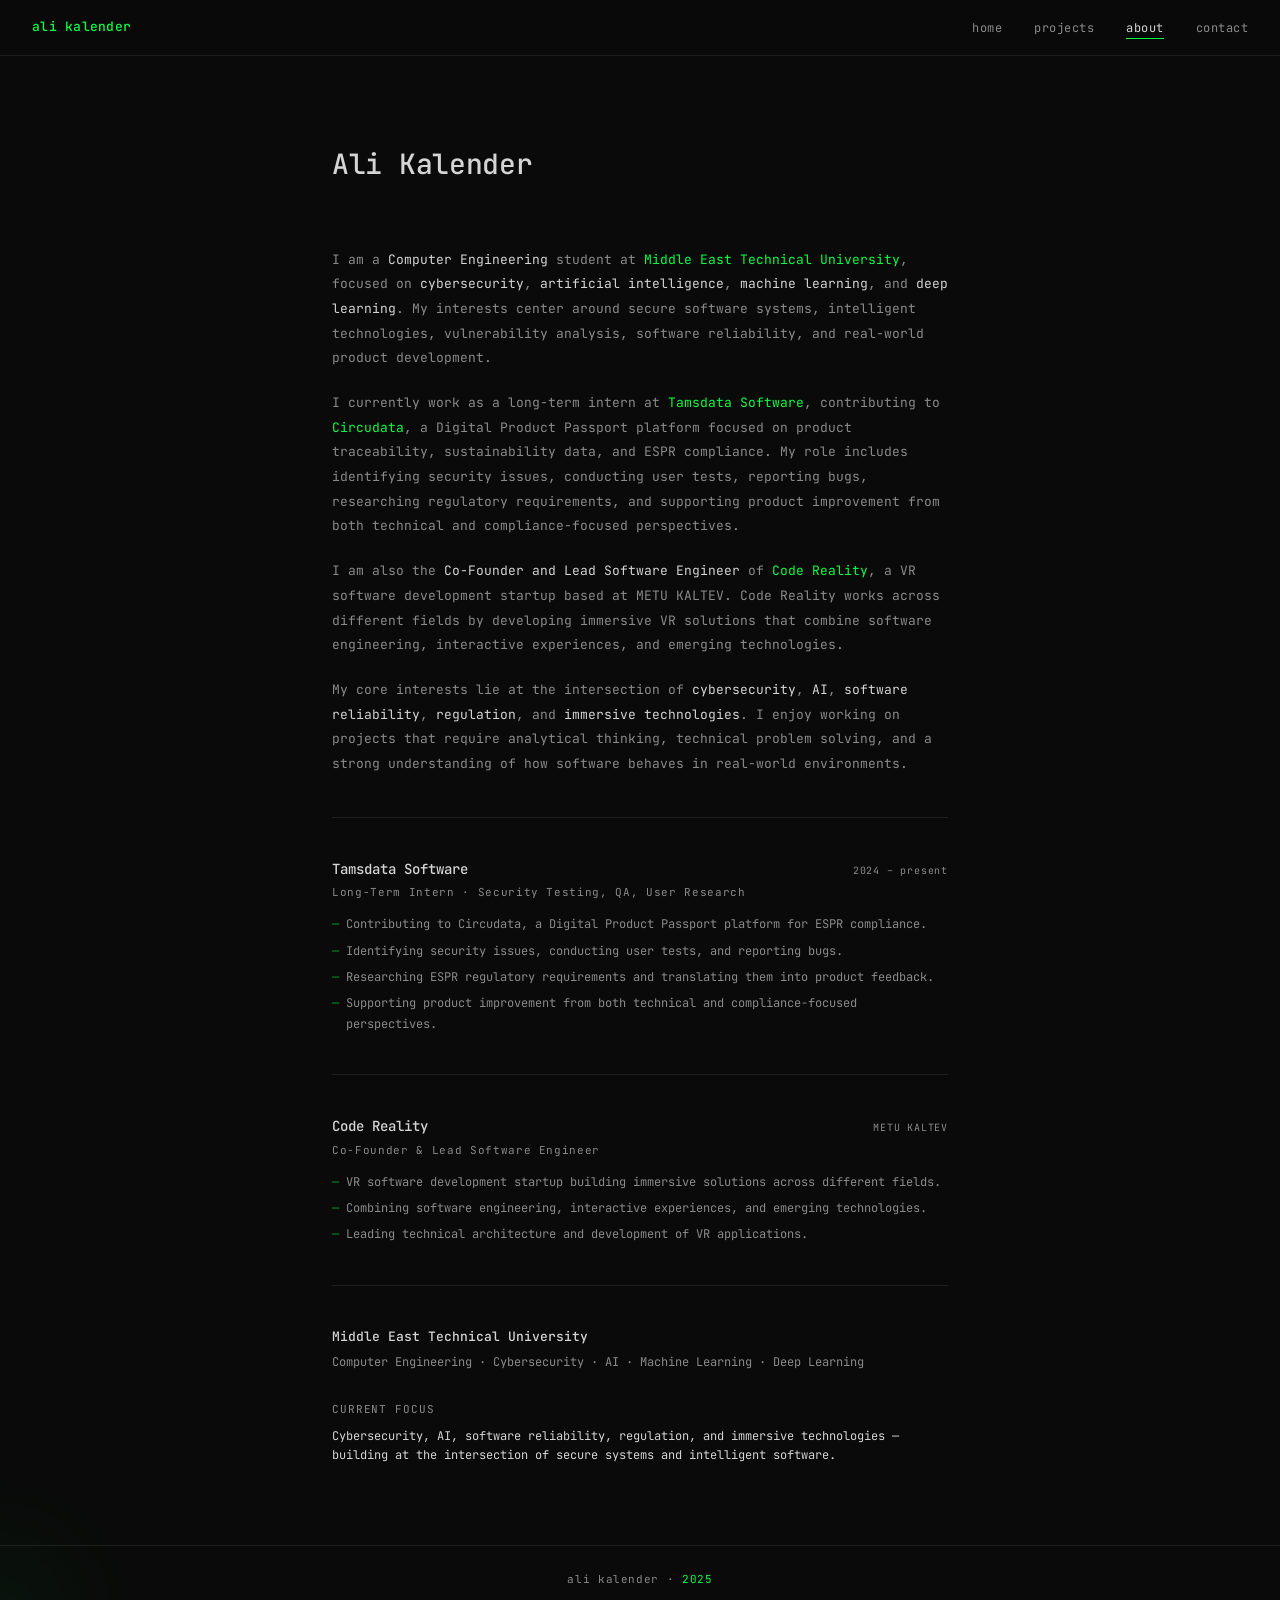
==== about.html @ 363fceae "Initial portfolio website commit Co-Authored-By: Claude Sonnet 4.6 <noreply@anthropic.com>" ====
<!DOCTYPE html>
<html lang="en">

<head>
  <meta charset="UTF-8" />
  <meta name="viewport" content="width=device-width, initial-scale=1.0" />
  <title>About — Ali Kalender</title>
  <meta name="description"
    content="About Ali Kalender — METU computer engineering student focused on cybersecurity, AI, machine learning, and immersive technologies." />
  <link rel="preconnect" href="https://fonts.googleapis.com" />
  <link rel="preconnect" href="https://fonts.gstatic.com" crossorigin />
  <link href="https://fonts.googleapis.com/css2?family=JetBrains+Mono:wght@300;400;500;600&display=swap"
    rel="stylesheet" />
  <link rel="stylesheet" href="styles.css" />
</head>

<body>

  <nav class="nav" id="main-nav">
    <a href="index.html" class="nav-logo">ali kalender</a>
    <ul class="nav-links">
      <li><a href="index.html" class="nav-link" id="nav-home">home</a></li>
      <li><a href="projects.html" class="nav-link" id="nav-projects">projects</a></li>
      <li><a href="about.html" class="nav-link" id="nav-about">about</a></li>
      <li><a href="contact.html" class="nav-link" id="nav-contact">contact</a></li>
    </ul>
    <button class="nav-toggle" id="nav-toggle" aria-label="Toggle navigation">
      <span></span><span></span><span></span>
    </button>
  </nav>

  <main class="main">
    <div class="page-header fade-in">
      <h1 class="page-title">Ali Kalender</h1>
    </div>

    <div class="about-body fade-in">
      <p>
        I am a <span class="highlight">Computer Engineering</span> student at
        <span class="accent">Middle East Technical University</span>, focused on
        <span class="highlight">cybersecurity</span>,
        <span class="highlight">artificial intelligence</span>,
        <span class="highlight">machine learning</span>, and
        <span class="highlight">deep learning</span>. My interests center around
        secure software systems, intelligent technologies, vulnerability analysis,
        software reliability, and real-world product development.
      </p>
      <p>
        I currently work as a long-term intern at <span class="accent">Tamsdata Software</span>,
        contributing to <span class="accent">Circudata</span>, a Digital Product Passport
        platform focused on product traceability, sustainability data, and ESPR compliance.
        My role includes identifying security issues, conducting user tests, reporting bugs,
        researching regulatory requirements, and supporting product improvement from both
        technical and compliance-focused perspectives.
      </p>
      <p>
        I am also the <span class="highlight">Co-Founder and Lead Software Engineer</span>
        of <span class="accent">Code Reality</span>, a VR software development startup based
        at METU KALTEV. Code Reality works across different fields by developing immersive VR
        solutions that combine software engineering, interactive experiences, and emerging
        technologies.
      </p>
      <p>
        My core interests lie at the intersection of
        <span class="highlight">cybersecurity</span>,
        <span class="highlight">AI</span>,
        <span class="highlight">software reliability</span>,
        <span class="highlight">regulation</span>, and
        <span class="highlight">immersive technologies</span>. I enjoy working on projects
        that require analytical thinking, technical problem solving, and a strong understanding
        of how software behaves in real-world environments.
      </p>
    </div>

    <div class="divider"></div>

    <!-- Tamsdata Internship -->
    <div class="experience-block fade-in" id="exp-tamsdata">
      <div class="exp-meta">
        <div>
          <div class="exp-company accent">Tamsdata Software</div>
          <div class="exp-role">Long-Term Intern · Security Testing, QA, User Research</div>
        </div>
        <div class="exp-date">2024 – present</div>
      </div>
      <ul class="exp-list">
        <li>Contributing to Circudata, a Digital Product Passport platform for ESPR compliance.</li>
        <li>Identifying security issues, conducting user tests, and reporting bugs.</li>
        <li>Researching ESPR regulatory requirements and translating them into product feedback.</li>
        <li>Supporting product improvement from both technical and compliance-focused perspectives.</li>
      </ul>
    </div>

    <div class="divider"></div>

    <!-- Code Reality -->
    <div class="experience-block fade-in" id="exp-codereality">
      <div class="exp-meta">
        <div>
          <div class="exp-company accent">Code Reality</div>
          <div class="exp-role">Co-Founder & Lead Software Engineer</div>
        </div>
        <div class="exp-date">METU KALTEV</div>
      </div>
      <ul class="exp-list">
        <li>VR software development startup building immersive solutions across different fields.</li>
        <li>Combining software engineering, interactive experiences, and emerging technologies.</li>
        <li>Leading technical architecture and development of VR applications.</li>
      </ul>
    </div>

    <div class="divider"></div>

    <div class="education-item fade-in" id="education">
      <div class="edu-school">Middle East Technical University</div>
      <div class="edu-degree">Computer Engineering · Cybersecurity · AI · Machine Learning · Deep Learning</div>
    </div>

    <div class="thesis-label">Current focus</div>
    <div class="thesis-title fade-in">
      Cybersecurity, AI, software reliability, regulation, and immersive technologies —
      building at the intersection of secure systems and intelligent software.
    </div>
  </main>

  <footer class="footer">
    <span>ali kalender · <span class="accent">2025</span></span>
  </footer>

  <script src="app.js"></script>
</body>

</html>
---- styles.css ----
/* ============================================================
   RESET & BASE
   ============================================================ */
*, *::before, *::after {
  box-sizing: border-box;
  margin: 0;
  padding: 0;
}

:root {
  --bg:           #0a0a0a;
  --bg-card:      #111111;
  --bg-card-hover:#141414;
  --border:       #1e1e1e;
  --border-hover: #2a2a2a;
  --text:         #d4d4d4;
  --text-muted:   #8a8a8a;
  --text-dim:     #aaaaaa;
  --accent:       #00FF41;       /* matrix green — was purple */
  --accent-dim:   rgba(0,255,65,.12);
  --accent-glow:  rgba(0,255,65,.25);
  --font:         'JetBrains Mono', 'Courier New', monospace;
}

html {
  scroll-behavior: smooth;
}

body {
  background: var(--bg);
  color: var(--text);
  font-family: var(--font);
  font-size: 14px;
  line-height: 1.7;
  min-height: 100vh;
  -webkit-font-smoothing: antialiased;
}

a {
  color: inherit;
  text-decoration: none;
}

ul { list-style: none; }

/* ============================================================
   SCROLLBAR
   ============================================================ */
::-webkit-scrollbar { width: 6px; }
::-webkit-scrollbar-track { background: var(--bg); }
::-webkit-scrollbar-thumb { background: #222; border-radius: 3px; }
::-webkit-scrollbar-thumb:hover { background: #333; }

/* ============================================================
   SELECTION
   ============================================================ */
::selection {
  background: var(--accent-dim);
  color: var(--accent);
}

/* ============================================================
   NAVIGATION
   ============================================================ */
.nav {
  position: fixed;
  top: 0;
  left: 0;
  right: 0;
  z-index: 100;
  display: flex;
  align-items: center;
  justify-content: space-between;
  padding: 0 2rem;
  height: 56px;
  background: rgba(10,10,10,0.92);
  border-bottom: 1px solid var(--border);
  backdrop-filter: blur(12px);
  -webkit-backdrop-filter: blur(12px);
}

.nav-logo {
  font-size: 13px;
  font-weight: 500;
  color: var(--accent);
  letter-spacing: 0.02em;
  transition: opacity .2s;
}
.nav-logo:hover { opacity: .7; }

.nav-links {
  display: flex;
  gap: 2rem;
}

.nav-link {
  font-size: 12px;
  color: var(--text-muted);
  letter-spacing: 0.04em;
  transition: color .2s;
  position: relative;
}
.nav-link::after {
  content: '';
  position: absolute;
  left: 0; bottom: -3px;
  width: 0; height: 1px;
  background: var(--accent);
  transition: width .25s ease;
}
.nav-link:hover, .nav-link.active {
  color: var(--text);
}
.nav-link.active::after,
.nav-link:hover::after {
  width: 100%;
}

.nav-toggle {
  display: none;
  flex-direction: column;
  gap: 5px;
  background: none;
  border: none;
  cursor: pointer;
  padding: 4px;
}
.nav-toggle span {
  display: block;
  width: 20px;
  height: 1px;
  background: var(--text-muted);
  transition: all .25s;
}

@media (max-width: 640px) {
  .nav-toggle { display: flex; }
  .nav-links {
    display: none;
    position: absolute;
    top: 56px; left: 0; right: 0;
    flex-direction: column;
    gap: 0;
    background: rgba(10,10,10,.97);
    border-bottom: 1px solid var(--border);
    padding: 1rem 2rem;
  }
  .nav-links.open { display: flex; }
  .nav-link { font-size: 13px; padding: .6rem 0; }
}

/* ============================================================
   MAIN LAYOUT
   ============================================================ */
.main {
  max-width: 680px;
  margin: 0 auto;
  padding: 140px 2rem 80px;
}

/* ============================================================
   HERO
   ============================================================ */
.hero {
  margin-bottom: 80px;
}

.hero-title {
  font-size: clamp(22px, 4vw, 32px);
  font-weight: 500;
  color: var(--text);
  line-height: 1.3;
  margin-bottom: 28px;
  letter-spacing: -0.01em;
}

.accent {
  color: var(--accent);
}

/* typewriter cursor */
.typewriter::after {
  content: '_';
  animation: blink .9s step-end infinite;
  color: var(--accent);
}

@keyframes blink {
  0%, 100% { opacity: 1; }
  50%       { opacity: 0; }
}

.hero-sub {
  font-size: 13px;
  color: var(--text-muted);
  line-height: 1.8;
  margin-bottom: 36px;
  max-width: 560px;
}

.hero-cta {
  display: flex;
  gap: 2rem;
  flex-wrap: wrap;
}

.cta-link {
  font-size: 12px;
  color: var(--accent);
  letter-spacing: 0.04em;
  transition: opacity .2s, letter-spacing .2s;
}
.cta-link:hover {
  opacity: .7;
  letter-spacing: 0.08em;
}

/* ============================================================
   SECTION LABEL
   ============================================================ */
.section-label {
  font-size: 11px;
  color: var(--text-muted);
  letter-spacing: 0.1em;
  margin-bottom: 20px;
  font-weight: 400;
}

/* ============================================================
   PROJECT CARDS
   ============================================================ */
.project-card {
  display: block;
  background: var(--bg-card);
  border: 1px solid var(--border);
  border-radius: 4px;
  padding: 28px 28px 24px;
  margin-bottom: 12px;
  transition: border-color .25s, background .25s, transform .2s;
  cursor: pointer;
  position: relative;
  overflow: hidden;
}
.project-card::before {
  content: '';
  position: absolute;
  inset: 0;
  background: linear-gradient(135deg, var(--accent-dim) 0%, transparent 60%);
  opacity: 0;
  transition: opacity .3s;
}
.project-card:hover {
  border-color: var(--border-hover);
  background: var(--bg-card-hover);
  transform: translateY(-2px);
}
.project-card:hover::before {
  opacity: 1;
}

.featured-card {
  border-color: rgba(0,255,65,.15);
}
.featured-card:hover {
  border-color: rgba(0,255,65,.35);
  box-shadow: 0 0 40px rgba(0,255,65,.06);
}

.card-tag {
  font-size: 10px;
  letter-spacing: 0.1em;
  text-transform: uppercase;
  margin-bottom: 10px;
}
.card-tag.launching { color: var(--accent); }

.card-name {
  font-size: 18px;
  font-weight: 500;
  margin-bottom: 10px;
  letter-spacing: -0.01em;
}

.card-desc {
  font-size: 12px;
  color: var(--text-muted);
  line-height: 1.8;
  margin-bottom: 20px;
}

.card-contributions {
  list-style: none;
  display: flex;
  flex-direction: column;
  gap: 5px;
  margin-bottom: 20px;
  padding-left: 2px;
}

.card-contributions li {
  font-size: 11px;
  color: var(--text-dim);
  line-height: 1.6;
  padding-left: 14px;
  position: relative;
  transition: color .2s;
}
.card-contributions li::before {
  content: '—';
  position: absolute;
  left: 0;
  color: var(--accent);
  opacity: .5;
}
.project-card:hover .card-contributions li {
  color: var(--text-muted);
}

.card-tags {
  display: flex;
  flex-wrap: wrap;
  gap: 8px;
  margin-bottom: 20px;
}

.tag {
  font-size: 10px;
  letter-spacing: 0.06em;
  color: var(--text-dim);
  border: 1px solid var(--border);
  border-radius: 3px;
  padding: 3px 8px;
  background: rgba(255,255,255,.02);
  transition: border-color .2s, color .2s;
}
.project-card:hover .tag {
  border-color: rgba(0,255,65,.2);
  color: var(--text);
}

.card-cta {
  font-size: 11px;
  color: var(--accent);
  letter-spacing: 0.06em;
  opacity: .7;
  transition: opacity .2s;
}
.project-card:hover .card-cta { opacity: 1; }

/* ============================================================
   PAGE HEADER (used on sub-pages)
   ============================================================ */
.page-header {
  margin-bottom: 60px;
}
.page-title {
  font-size: clamp(20px, 3.5vw, 28px);
  font-weight: 500;
  color: var(--text);
  margin-bottom: 12px;
  letter-spacing: -0.01em;
}
.page-sub {
  font-size: 12px;
  color: var(--text-muted);
  line-height: 1.8;
}

/* ============================================================
   PROJECTS PAGE
   ============================================================ */
.projects-grid {
  display: flex;
  flex-direction: column;
  gap: 12px;
}

.project-meta {
  font-size: 10px;
  letter-spacing: 0.08em;
  color: var(--text-muted);
  text-transform: uppercase;
  margin-bottom: 8px;
}

/* ============================================================
   ABOUT PAGE
   ============================================================ */
.about-body {
  font-size: 13px;
  color: var(--text-muted);
  line-height: 1.9;
}

.about-body p {
  margin-bottom: 20px;
}

.about-body .highlight {
  color: var(--text);
}

.experience-block {
  margin-bottom: 36px;
}

.exp-header {
  margin-bottom: 16px;
}

.exp-company {
  font-size: 14px;
  font-weight: 500;
  color: var(--text);
  margin-bottom: 2px;
}

.exp-role {
  font-size: 11px;
  color: var(--text-muted);
  letter-spacing: 0.06em;
}

.exp-date {
  font-size: 10px;
  color: var(--text-muted);
  letter-spacing: 0.08em;
  margin-left: auto;
}

.exp-meta {
  display: flex;
  align-items: baseline;
  gap: 1rem;
  margin-bottom: 12px;
}

.exp-list {
  list-style: none;
  display: flex;
  flex-direction: column;
  gap: 6px;
}

.exp-list li {
  font-size: 12px;
  color: var(--text-muted);
  line-height: 1.7;
  padding-left: 14px;
  position: relative;
}
.exp-list li::before {
  content: '—';
  position: absolute;
  left: 0;
  color: var(--accent);
  opacity: .6;
}

.divider {
  height: 1px;
  background: var(--border);
  margin: 40px 0;
}

.education-item {
  margin-bottom: 24px;
}

.edu-school {
  font-size: 13px;
  font-weight: 500;
  color: var(--text);
  margin-bottom: 4px;
}

.edu-degree {
  font-size: 12px;
  color: var(--text-muted);
}

.thesis-label {
  font-size: 11px;
  letter-spacing: 0.08em;
  color: var(--text-muted);
  text-transform: uppercase;
  margin-bottom: 8px;
  margin-top: 28px;
}

.thesis-title {
  font-size: 12px;
  color: var(--text);
  line-height: 1.6;
}

/* ============================================================
   CONTACT PAGE
   ============================================================ */
.contact-list {
  display: flex;
  flex-direction: column;
  gap: 4px;
}

.contact-item {
  display: flex;
  align-items: center;
  justify-content: space-between;
  padding: 16px 20px;
  border: 1px solid var(--border);
  border-radius: 4px;
  background: var(--bg-card);
  transition: border-color .25s, background .25s, transform .15s;
  cursor: pointer;
}
.contact-item:hover {
  border-color: rgba(0,255,65,.25);
  background: var(--bg-card-hover);
  transform: translateX(4px);
}

.contact-platform {
  font-size: 11px;
  letter-spacing: 0.08em;
  color: var(--text-muted);
  text-transform: uppercase;
  min-width: 90px;
}

.contact-handle {
  font-size: 12px;
  color: var(--text);
  flex: 1;
  padding: 0 1rem;
}

.contact-arrow {
  font-size: 12px;
  color: var(--accent);
  opacity: .6;
  transition: opacity .2s, transform .2s;
}
.contact-item:hover .contact-arrow {
  opacity: 1;
  transform: translateX(4px);
}

/* ============================================================
   FADE IN ANIMATION
   ============================================================ */
.fade-in {
  opacity: 0;
  transform: translateY(16px);
  transition: opacity .5s ease, transform .5s ease;
}
.fade-in.visible {
  opacity: 1;
  transform: translateY(0);
}

/* ============================================================
   CURSOR GLOW (subtle)
   ============================================================ */
.cursor-glow {
  position: fixed;
  width: 300px;
  height: 300px;
  border-radius: 50%;
  pointer-events: none;
  background: radial-gradient(circle, rgba(0,255,65,.04) 0%, transparent 70%);
  transform: translate(-50%, -50%);
  transition: left .12s ease, top .12s ease;
  z-index: 0;
}

/* ============================================================
   FOOTER
   ============================================================ */
.footer {
  border-top: 1px solid var(--border);
  padding: 24px 2rem;
  text-align: center;
  font-size: 11px;
  color: var(--text-muted);
  letter-spacing: 0.06em;
}

/* ============================================================
   RESPONSIVE
   ============================================================ */
@media (max-width: 640px) {
  .main { padding: 100px 1.25rem 60px; }
  .project-card { padding: 22px 20px 18px; }
  .contact-item { padding: 14px 16px; }
}
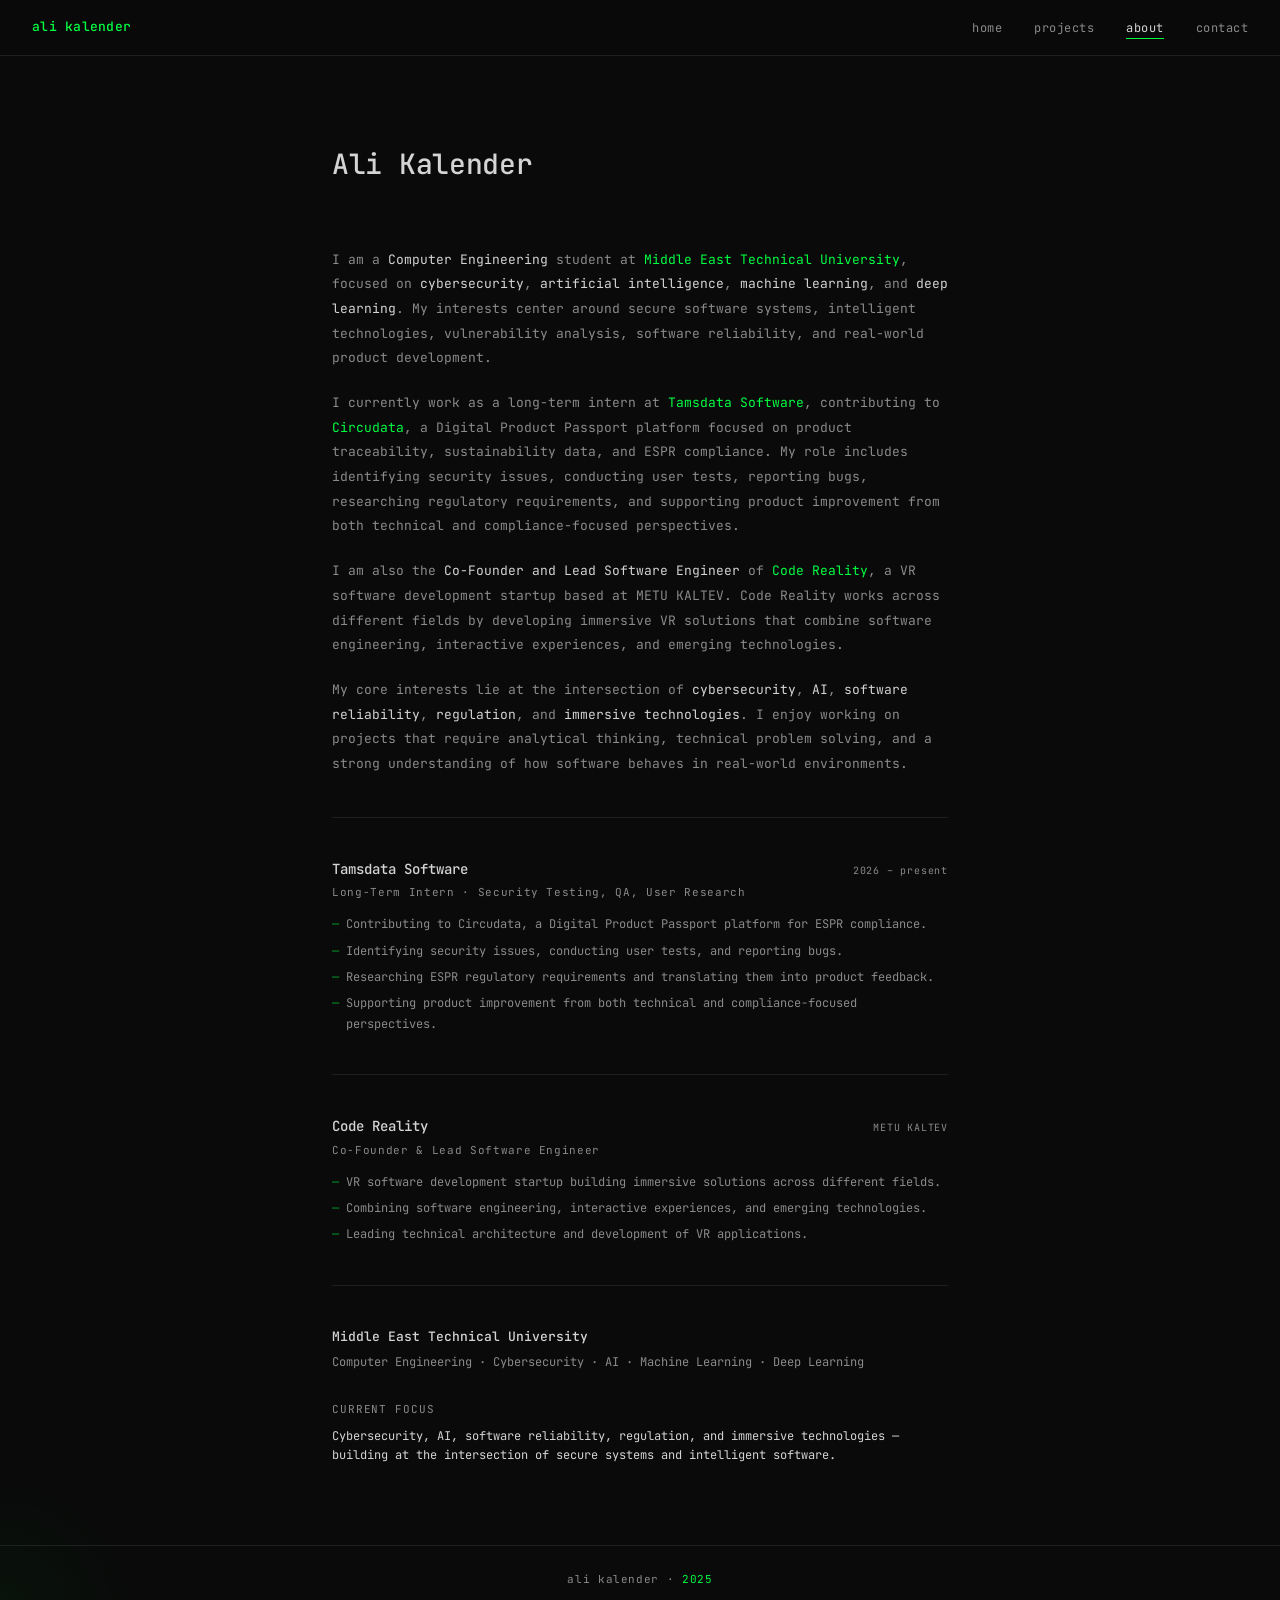
==== commit f10c45f1: "typo fixes" ====
--- a/about.html
+++ b/about.html
@@ -81,7 +81,7 @@
           <div class="exp-company accent">Tamsdata Software</div>
           <div class="exp-role">Long-Term Intern · Security Testing, QA, User Research</div>
         </div>
-        <div class="exp-date">2024 – present</div>
+        <div class="exp-date">2026 – present</div>
       </div>
       <ul class="exp-list">
         <li>Contributing to Circudata, a Digital Product Passport platform for ESPR compliance.</li>
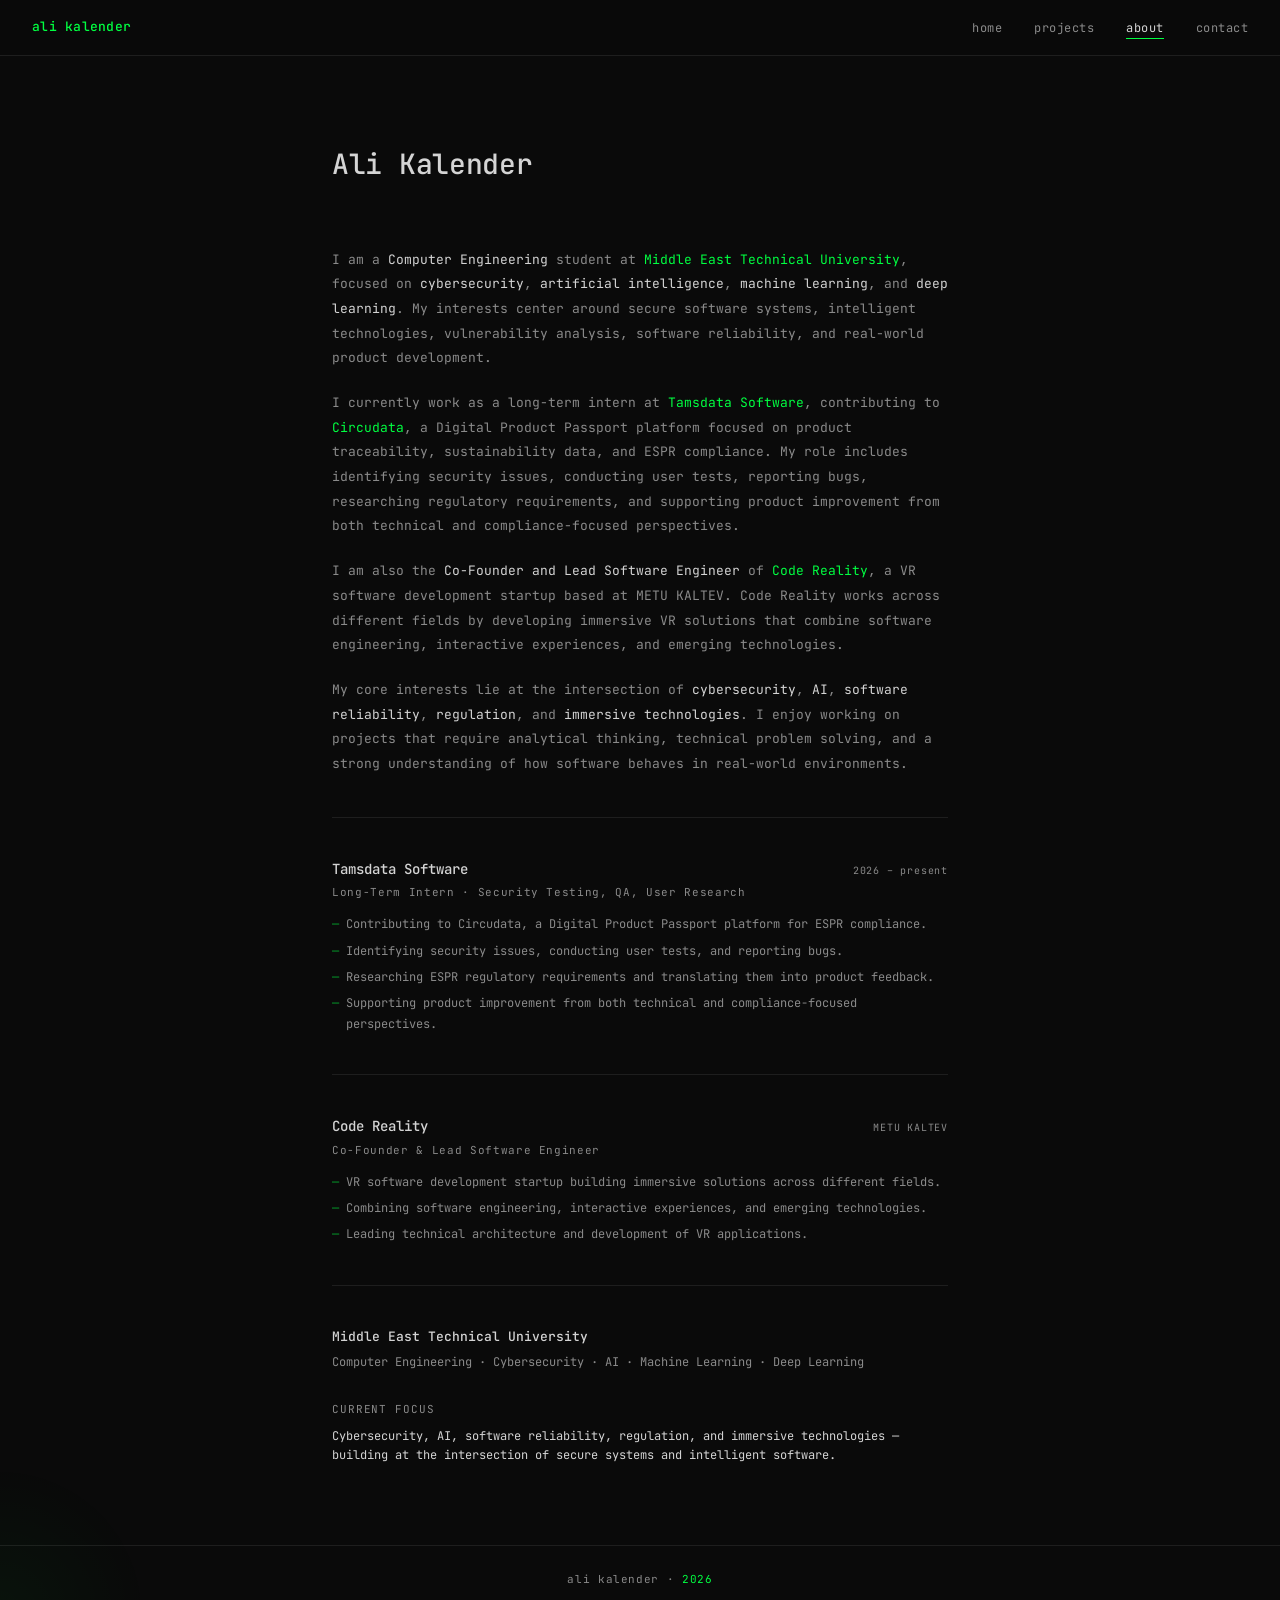
==== commit dd572ed9: "Update footer years to 2026" ====
--- a/about.html
+++ b/about.html
@@ -124,7 +124,7 @@
   </main>
 
   <footer class="footer">
-    <span>ali kalender · <span class="accent">2025</span></span>
+    <span>ali kalender · <span class="accent">2026</span></span>
   </footer>
 
   <script src="app.js"></script>
